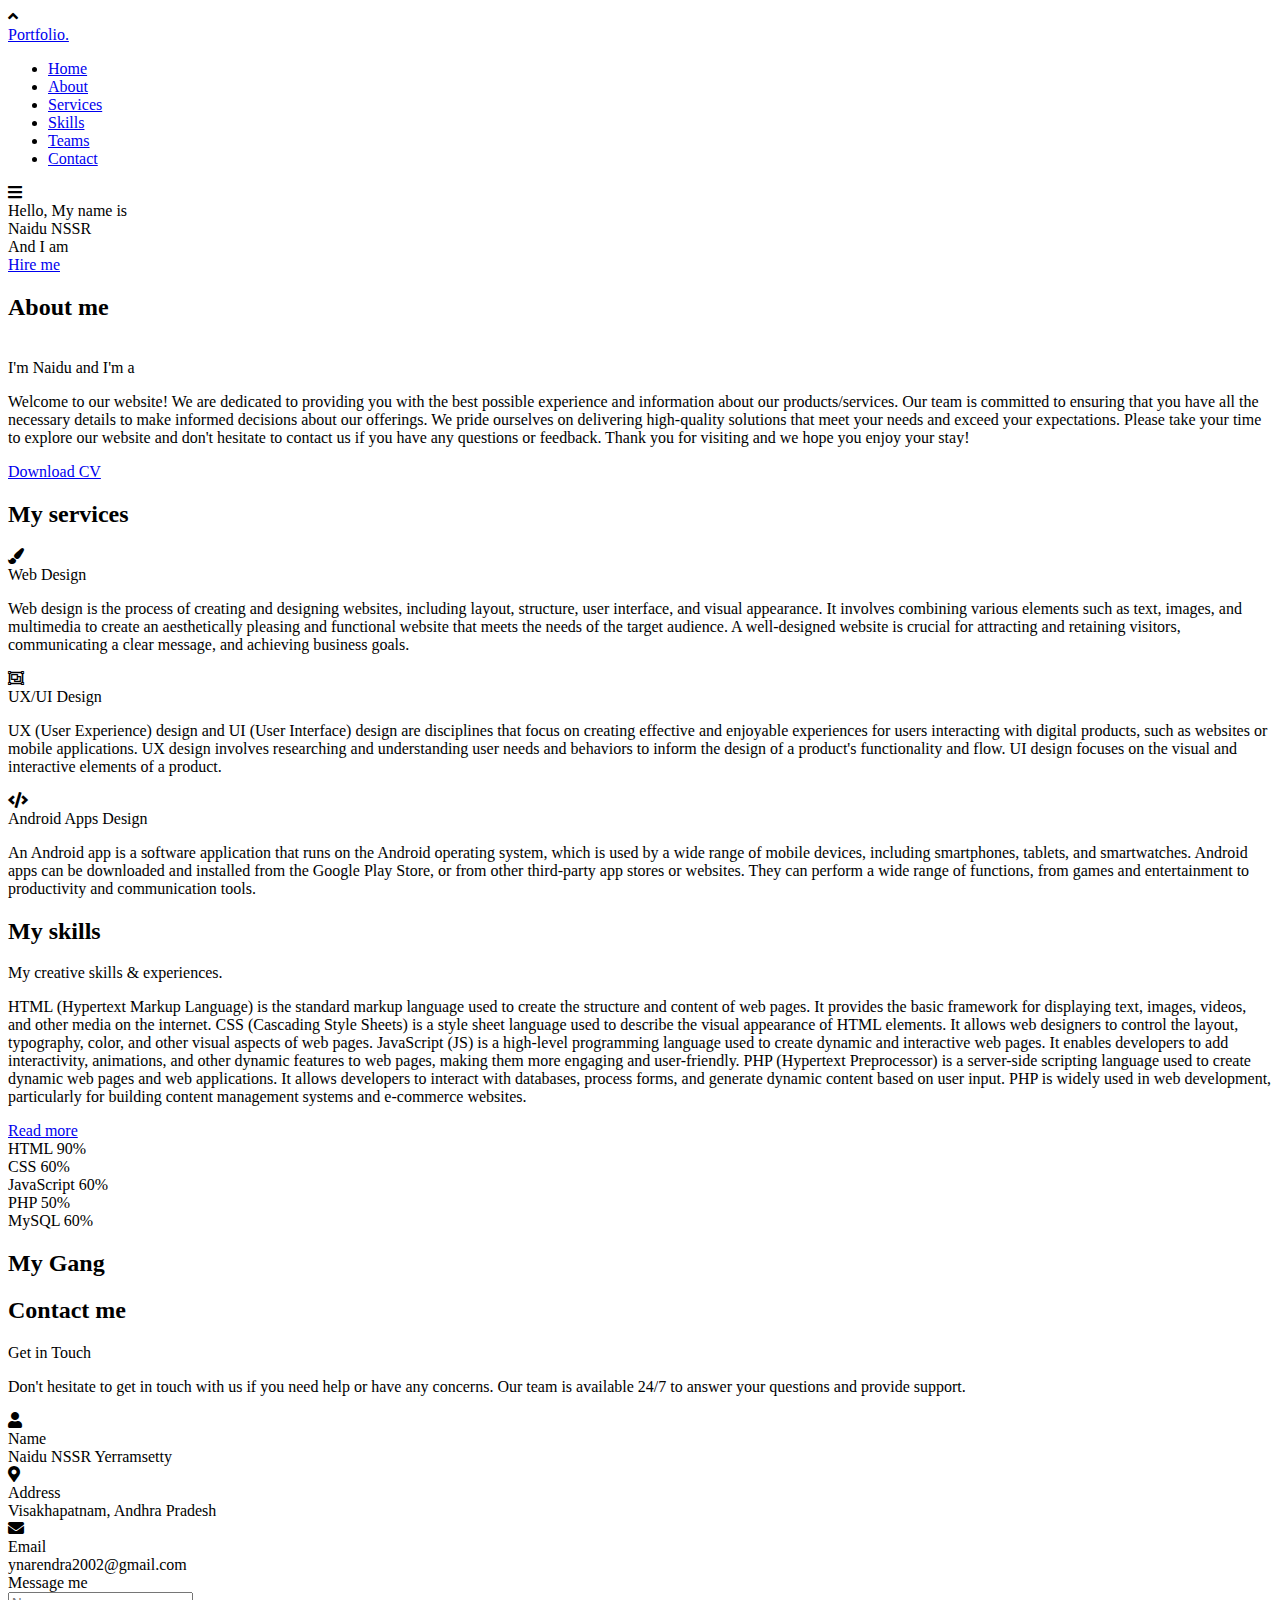
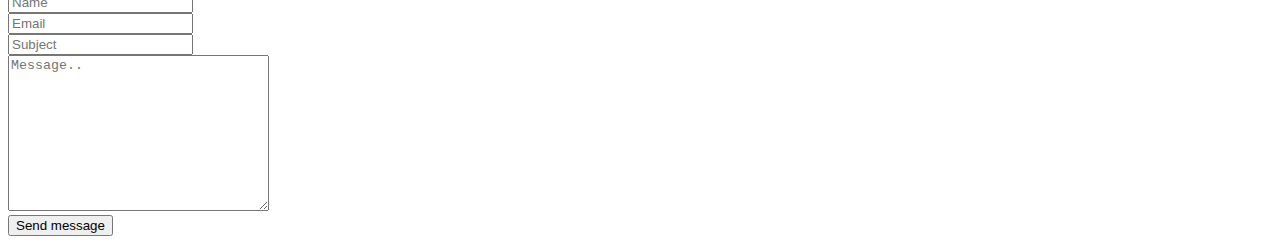
==== index.html @ b6e1eb0f "Update index.html" ====
<!DOCTYPE html>
<!-- Created By CodingNepal -->
<html lang="en">
<head>
    <meta charset="UTF-8">
    <meta name="viewport" content="width=device-width, initial-scale=1.0">
    <link href="images/logo.png" rel="icon">
    <title>N S Portfolio</title>
    <link rel="stylesheet" href="style.css">
    <link rel="stylesheet" href="https://cdnjs.cloudflare.com/ajax/libs/font-awesome/5.15.3/css/all.min.css"/>
    <script src="https://code.jquery.com/jquery-3.5.1.min.js"></script>
    <script src="https://cdnjs.cloudflare.com/ajax/libs/typed.js/2.0.11/typed.min.js"></script>
    <script src="https://cdnjs.cloudflare.com/ajax/libs/waypoints/4.0.1/jquery.waypoints.min.js"></script>
    <script src="https://cdnjs.cloudflare.com/ajax/libs/OwlCarousel2/2.3.4/owl.carousel.min.js"></script>
    <link rel="stylesheet" href="https://cdnjs.cloudflare.com/ajax/libs/OwlCarousel2/2.3.4/assets/owl.carousel.min.css"/>

</head>
<body>
    <div class="scroll-up-btn">
        <i class="fas fa-angle-up"></i>
    </div>
    <nav class="navbar">
        <div class="max-width">
            <div class="logo"><a href="#">Portfo<span>lio.</span></a></div>
            <ul class="menu">
                <li><a href="#home" class="menu-btn">Home</a></li>
                <li><a href="#about" class="menu-btn">About</a></li>
                <li><a href="#services" class="menu-btn">Services</a></li>
                <li><a href="#skills" class="menu-btn">Skills</a></li>
                <li><a href="#teams" class="menu-btn">Teams</a></li>
                <li><a href="#contact" class="menu-btn">Contact</a></li>
            </ul>
            <div class="menu-btn">
                <i class="fas fa-bars"></i>
            </div>
        </div>
    </nav>

    <!-- home section start -->
    <section class="home" id="home">
        <div class="max-width">
            <div class="home-content">
                
                  <div class="text-1">Hello, My name is</div>
                <div class="text-2">Naidu NSSR</div>
                <div class="text-3">And I am <span class="typing"></span></div>
                <a href="#">Hire me</a>
            </div>
            </div>
            
            
    </section>

    <!-- about section start -->
    <section class="about" id="about">
        <div class="max-width">
            <h2 class="title">About me</h2>
            <div class="about-content">
                <div class="column left">
                    <img src="images/1.jpg" alt="">
                </div>
                <div class="column right">
                    <div class="text">I'm Naidu and I'm a <span class="typing-2"></span></div>
                    <p>Welcome to our website! We are dedicated to providing you with the best possible experience and information about our products/services. Our team is committed to ensuring that you have all the necessary details to make informed decisions about our offerings. We pride ourselves on delivering high-quality solutions that meet your needs and exceed your expectations. Please take your time to explore our website and don't hesitate to contact us if you have any questions or feedback. Thank you for visiting and we hope you enjoy your stay!</p>
                    <a href="#">Download CV</a>
                </div>
            </div>
        </div>
    </section>

    <!-- services section start -->
    <section class="services" id="services">
        <div class="max-width">
            <h2 class="title">My services</h2>
            <div class="serv-content">
                <div class="card">
                    <div class="box">
                        <i class="fas fa-paint-brush"></i>
                        <div class="text">Web Design</div>
                        <p>Web design is the process of creating and designing websites, including layout, structure, user interface, and visual appearance. It involves combining various elements such as text, images, and multimedia to create an aesthetically pleasing and functional website that meets the needs of the target audience. A well-designed website is crucial for attracting and retaining visitors, communicating a clear message, and achieving business goals.</p>
                    </div>
                </div>
                <div class="card">
                    <div class="box">
                        <i class="far fa-object-group"></i>
                        <div class="text">UX/UI Design</div>
                        <p>UX (User Experience) design and UI (User Interface) design are disciplines that focus on creating effective and enjoyable experiences for users interacting with digital products, such as websites or mobile applications. UX design involves researching and understanding user needs and behaviors to inform the design of a product's functionality and flow. UI design focuses on the visual and interactive elements of a product.</p>
                    </div>
                </div>
                <div class="card">
                    <div class="box">
                        <i class="fas fa-code"></i>
                        <div class="text">Android Apps Design</div>
                        <p>An Android app is a software application that runs on the Android operating system, which is used by a wide range of mobile devices, including smartphones, tablets, and smartwatches. Android apps can be downloaded and installed from the Google Play Store, or from other third-party app stores or websites. They can perform a wide range of functions, from games and entertainment to productivity and communication tools.</p>
                    </div>
                </div>
               </div>
            </div>
        </div>
    </section>

    <!-- skills section start -->
    <section class="skills" id="skills">
        <div class="max-width">
            <h2 class="title">My skills</h2>
            <div class="skills-content">
                <div class="column left">
                    <div class="text">My creative skills & experiences.</div>
                    <p>HTML (Hypertext Markup Language) is the standard markup language used to create the structure and content of web pages. It provides the basic framework for displaying text, images, videos, and other media on the internet.

                        CSS (Cascading Style Sheets) is a style sheet language used to describe the visual appearance of HTML elements. It allows web designers to control the layout, typography, color, and other visual aspects of web pages.
                        
                        JavaScript (JS) is a high-level programming language used to create dynamic and interactive web pages. It enables developers to add interactivity, animations, and other dynamic features to web pages, making them more engaging and user-friendly.
                        
                        PHP (Hypertext Preprocessor) is a server-side scripting language used to create dynamic web pages and web applications. It allows developers to interact with databases, process forms, and generate dynamic content based on user input. PHP is widely used in web development, particularly for building content management systems and e-commerce websites.</p>
                    <a href="#">Read more</a>
                </div>
                <div class="column right">
                    <div class="bars">
                        <div class="info">
                            <span>HTML</span>
                            <span>90%</span>
                        </div>
                        <div class="line html"></div>
                    </div>
                    <div class="bars">
                        <div class="info">
                            <span>CSS</span>
                            <span>60%</span>
                        </div>
                        <div class="line css"></div>
                    </div>
                    <div class="bars">
                        <div class="info">
                            <span>JavaScript</span>
                            <span>60%</span>
                        </div>
                        <div class="line js"></div>
                    </div>
                    <div class="bars">
                        <div class="info">
                            <span>PHP</span>
                            <span>50%</span>
                        </div>
                        <div class="line php"></div>
                    </div>
                    <div class="bars">
                        <div class="info">
                            <span>MySQL</span>
                            <span>60%</span>
                        </div>
                        <div class="line mysql"></div>
                    </div>
                </div>
            </div>
        </div>
    </section>

    <!-- teams section start -->
    <section class="teams" id="teams">
        <div class="max-width">
            <h2 class="title">My Gang</h2>
            <div class="carousel owl-carousel">
                <div class="card">
                    <div class="box">
                        <img src="images/naidu.jpg" alt="this img is not working">
                        <div class="text">Naidu NSSR </div>
                        <p>Expert in Web. & Android Development</p>
                    </div>
                </div>
                <div class="card">
                    <div class="box">
                        <img src="images/bhanu.jpg" alt="this img is not working">
                        <div class="text">Bhanu Prasad</div>
                        <p>Expert in Backend Development</p>
                    </div>
                </div>
                <div class="card">
                    <div class="box">
                        <img src="images/prudhiv.jpg" alt="">
                        <div class="text">Prudhiv Raaj</div>
                        <p>Content Developer</p>
                    </div>
                </div>
                <div class="card">
                    <div class="box">
                        <img src="images/sarayu.jpg" alt="">
                        <div class="text">Sarayu</div>
                        <p>Expert in Machine Learning & Artificial Intelligence</p>
                    </div>
                </div>
                <div class="card">
                    <div class="box">
                        <img src="images/yash.jpg" alt="">
                        <div class="text">Yashwanth Kumar </div>
                        <p>UX & UI Designer</p>
                    </div>
                </div>
                <div class="card">
                    <div class="box">
                        <img src="images/supraja.jpg" alt="">
                        <div class="text">Supraja Rani</div>
                        <p>Expert in Frontend Development</p>
                    </div>
                </div>
            </div>
        </div>
    </section>

    <!-- contact section start -->
    <section class="contact" id="contact">
        <div class="max-width">
            <h2 class="title">Contact me</h2>
            <div class="contact-content">
                <div class="column left">
                    <div class="text">Get in Touch</div>
                    <p>Don't hesitate to get in touch with us if you need help or have any concerns.
                        Our team is available 24/7 to answer your questions and provide support.</p>
                    <div class="icons">
                        <div class="row">
                            <i class="fas fa-user"></i>
                            <div class="info">
                                <div class="head">Name</div>
                                <div class="sub-title">Naidu NSSR Yerramsetty</div>
                            </div>
                        </div>
                        <div class="row">
                            <i class="fas fa-map-marker-alt"></i>
                            <div class="info">
                                <div class="head">Address</div>
                                <div class="sub-title">Visakhapatnam, Andhra Pradesh</div>
                            </div>
                        </div>
                        <div class="row">
                            <i class="fas fa-envelope"></i>
                            <div class="info">
                                <div class="head">Email</div>
                                <div class="sub-title">ynarendra2002@gmail.com</div>
                            </div>
                        </div>
                    </div>
                </div>
                <div class="column right">
                    <div class="text">Message me</div>
                    <form onsubmit="sendEmail(); reset(); return false;">
                        <div class="fields">
                            <div class="field name">
                                <input type="text" placeholder="Name" required>
                            </div>
                            <div class="field email">
                                <input type="email" placeholder="Email" id="email" required>
                            </div>
                        </div>
                        <div class="field">
                            <input type="text" placeholder="Subject" required>
                        </div>
                        <div class="field textarea">
                            <textarea cols="30" rows="10" placeholder="Message.." required></textarea>
                        </div>
                        <div class="button-area">
                            <button type="submit">Send message</button>
                        </div>
                    </form>
                </div>
            </div>
        </div>
    </section>

    <!-- footer section start -->
    <!--<footer>
        <span>Created By <a href="https://www.codingnepalweb.com">CodingNepal</a> | <span class="far fa-copyright"></span> 2020 All rights reserved.</span>
    </footer>-->

    <script src="script.js"></script>
    <!--<script src="https://smtpjs.com/v3/smtp.js"></script>
    <!--<script>
        function sendEmail(){
            Email.send({
    Host : "smtp.elasticemail.com",
    Username : "ynarendra2002@gmail.com",
    Password : "255873D449FA2521FE4338099C9824F295C7",
    /*Password : "255873D449FA2521FE4338099C9824F295C7",*/
    To : 'ynarendrasai131@gmail.com',
    From : document.getElementById("email").value,
    Subject : "This is the subject",
    Body : "And this is the body"
    }).then(
    message => alert("message")
        );
        }
    </script>-->
</body>
</html>
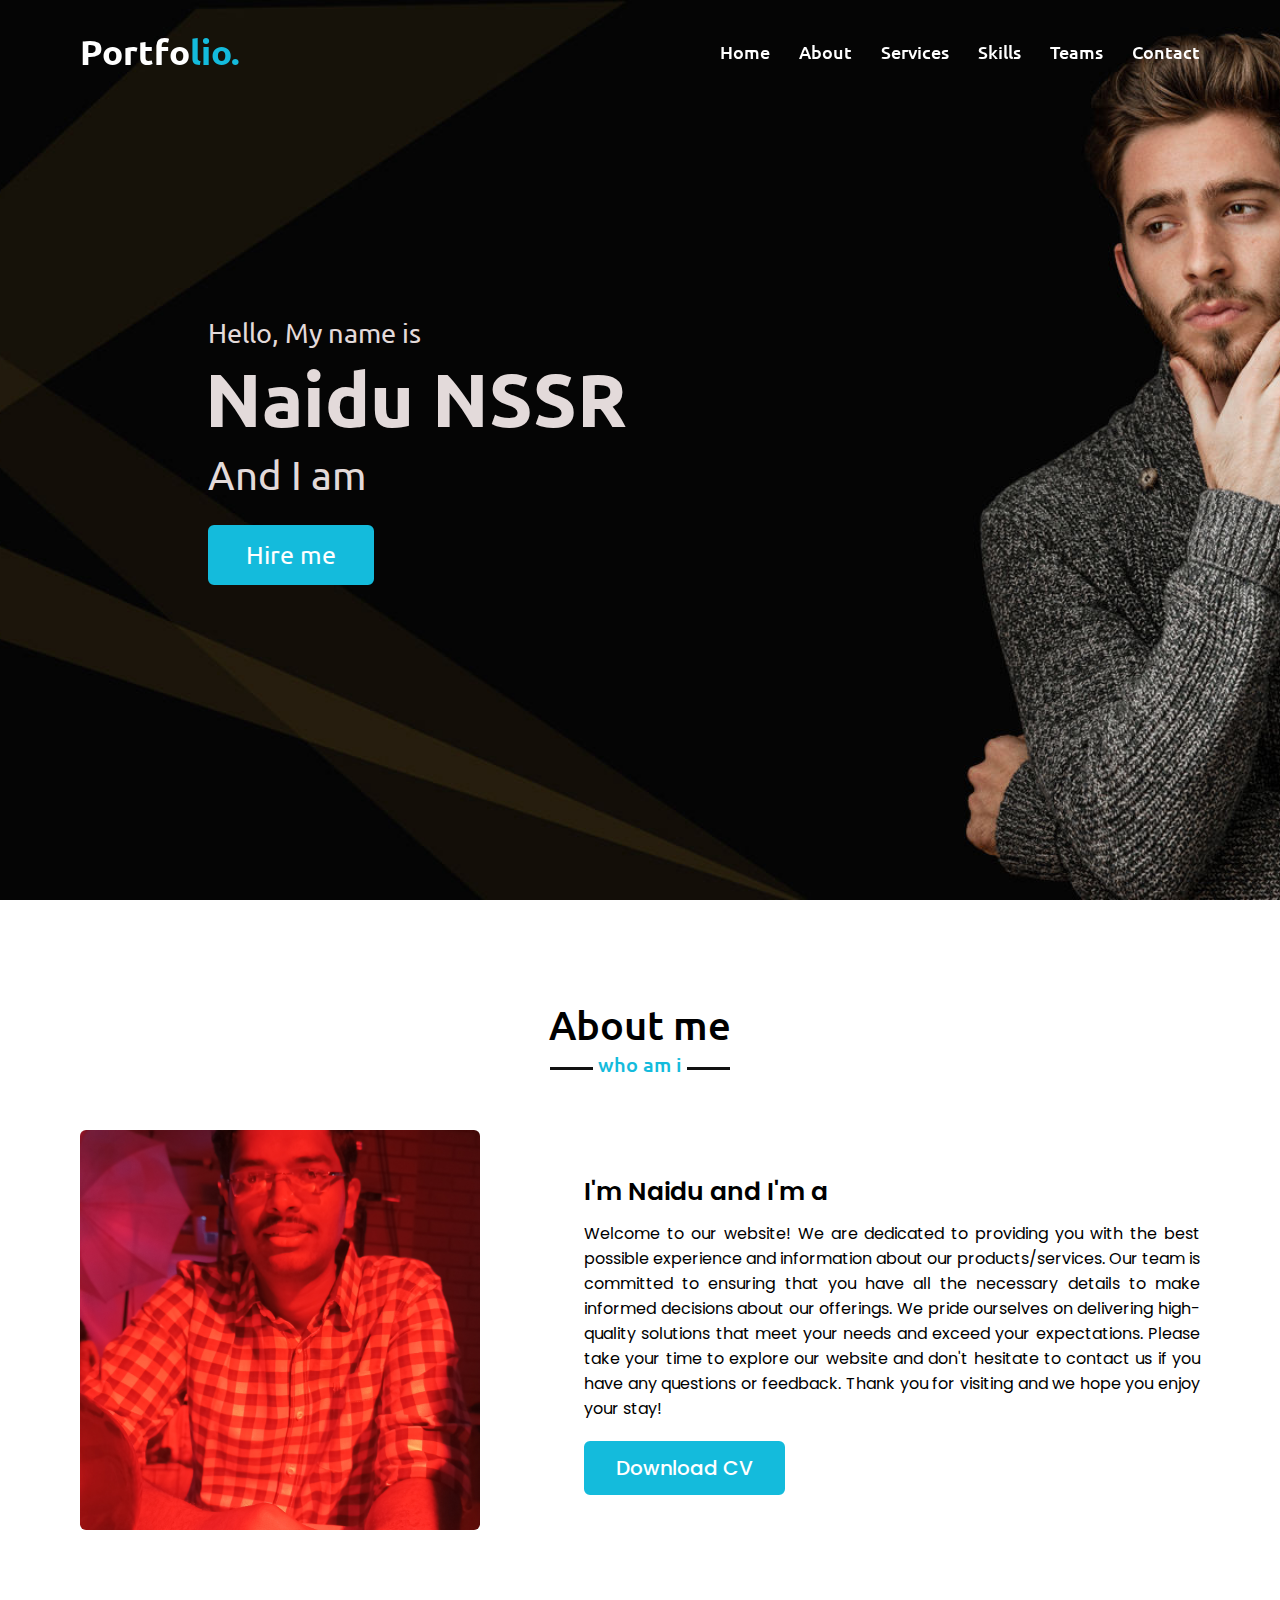
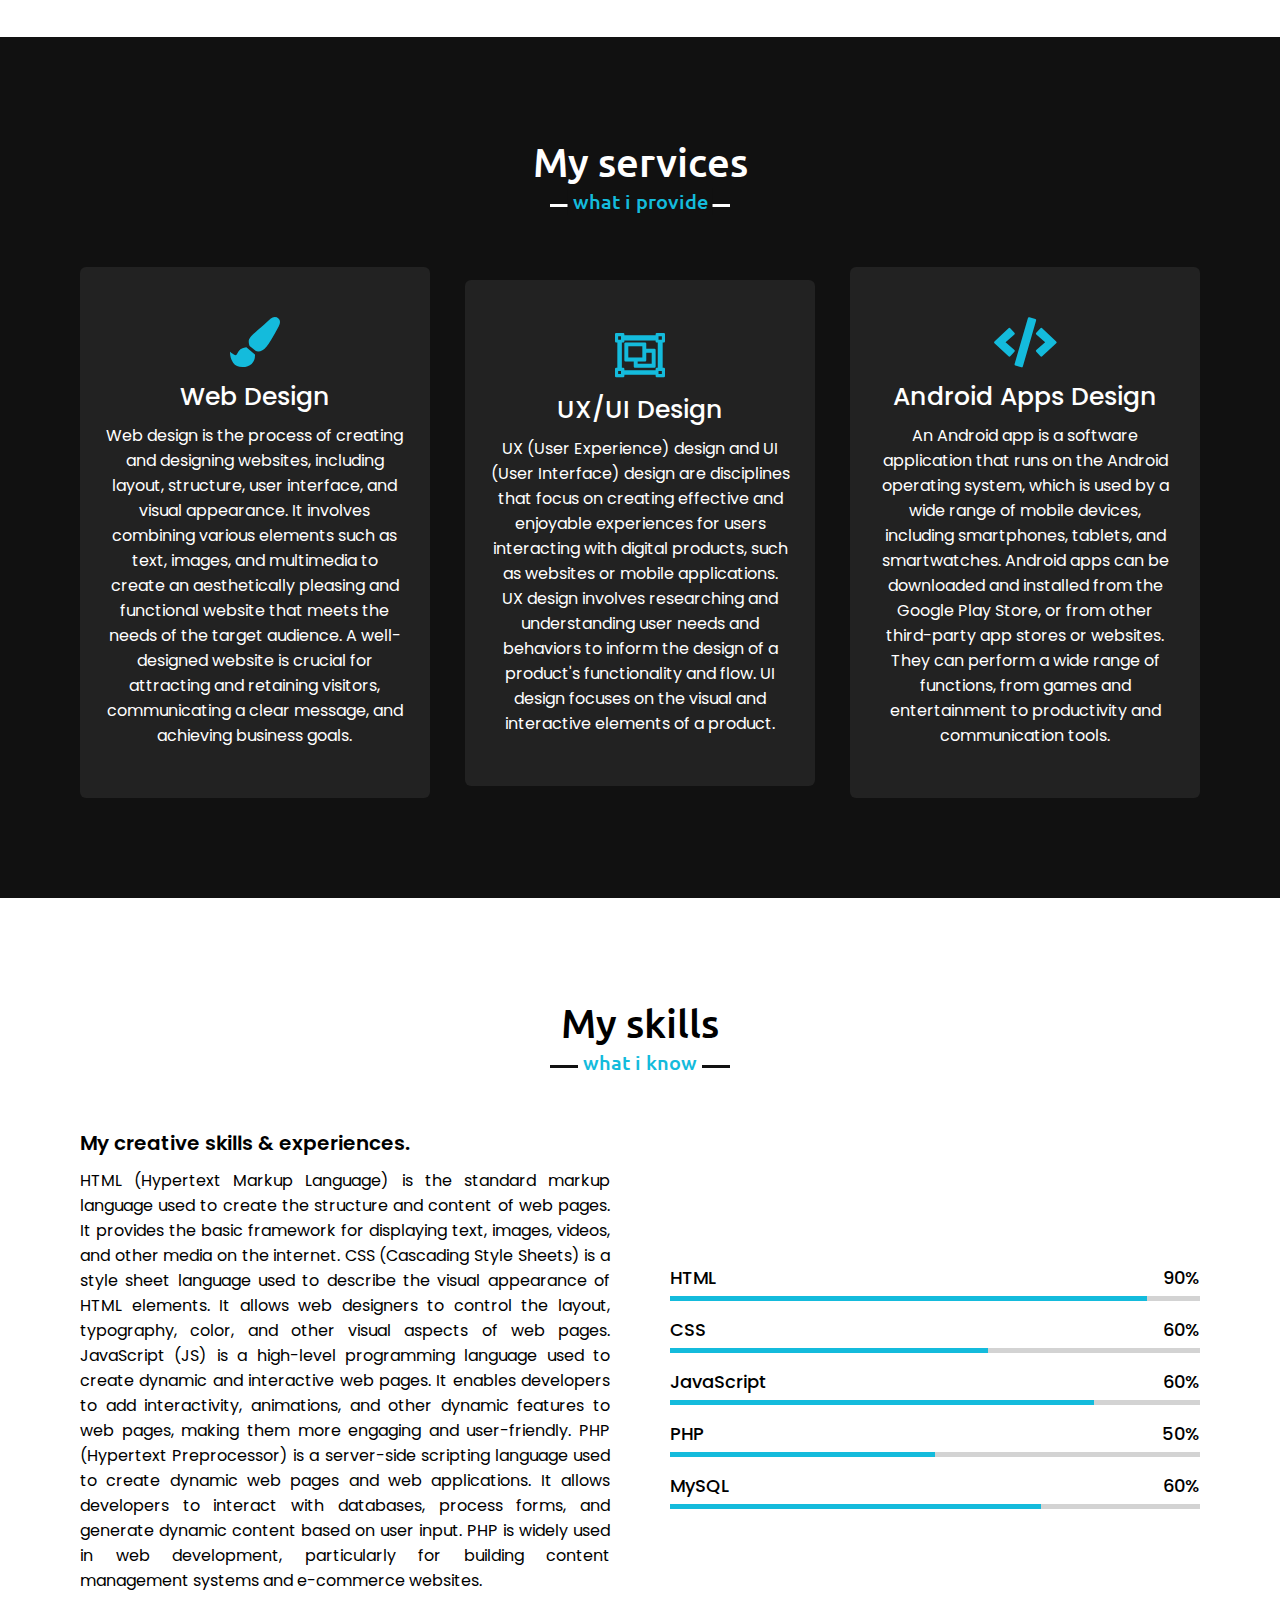
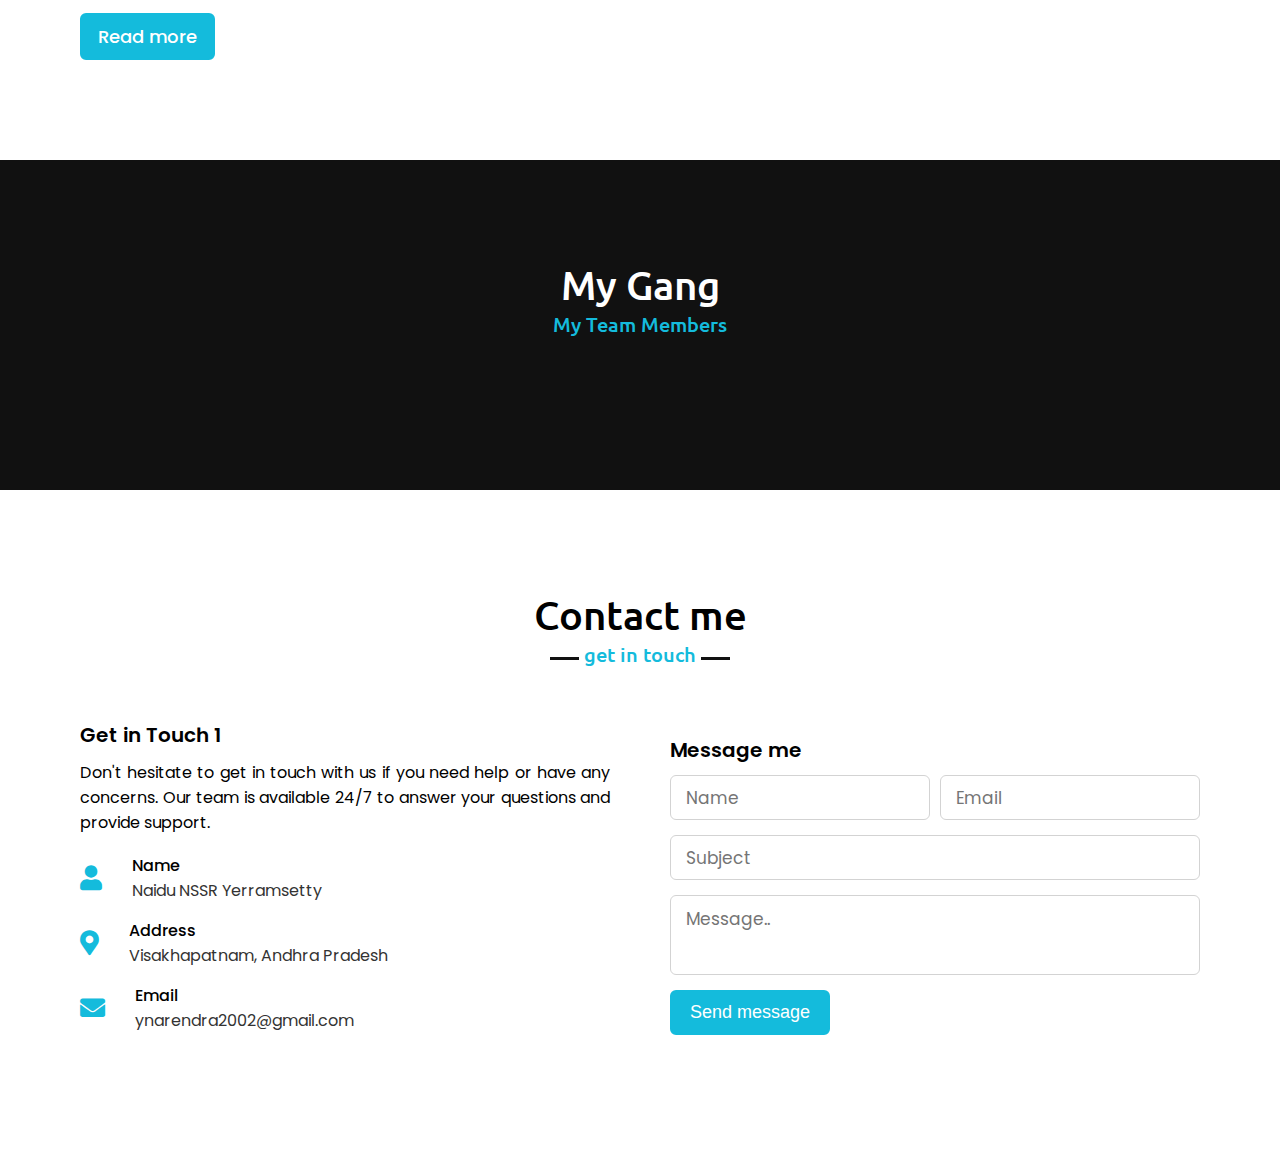
==== commit 352edfe6: "Check if site deploys quickly" ====
--- a/index.html
+++ b/index.html
@@ -163,7 +163,7 @@
             <div class="carousel owl-carousel">
                 <div class="card">
                     <div class="box">
-                        <img src="images/naidu.jpg" alt="this img is not working">
+                        <img src="images/naidu.JPG" alt="this img is not working">
                         <div class="text">Naidu NSSR </div>
                         <p>Expert in Web. & Android Development</p>
                     </div>
@@ -213,7 +213,7 @@
             <h2 class="title">Contact me</h2>
             <div class="contact-content">
                 <div class="column left">
-                    <div class="text">Get in Touch</div>
+                    <div class="text">Get in Touch 1</div>
                     <p>Don't hesitate to get in touch with us if you need help or have any concerns.
                         Our team is available 24/7 to answer your questions and provide support.</p>
                     <div class="icons">
--- a/style.css
+++ b/style.css
@@ -0,0 +1,706 @@
+/*  import google fonts */
+@import url('https://fonts.googleapis.com/css2?family=Poppins:wght@400;500;600;700&family=Ubuntu:wght@400;500;700&display=swap');
+
+*{
+    margin: 0;
+    padding: 0;
+    box-sizing: border-box;
+    text-decoration: none;
+}
+html{
+    scroll-behavior: smooth;
+}
+
+/* custom scroll bar */
+::-webkit-scrollbar {
+    width: 10px;
+}
+::-webkit-scrollbar-track {
+    background: #f1f1f1;
+}
+::-webkit-scrollbar-thumb {
+    background: #888;
+}
+
+::-webkit-scrollbar-thumb:hover {
+    background: #555;
+}
+
+/* all similar content styling codes */
+section{
+    padding: 100px 0;
+}
+.max-width{
+    max-width: 1300px;
+    padding: 0 80px;
+    margin: auto;
+}
+.about, .services, .skills, .teams, .contact, footer{
+    font-family: 'Poppins', sans-serif;
+}
+.about .about-content,
+.services .serv-content,
+.skills .skills-content,
+.contact .contact-content{
+    display: flex;
+    flex-wrap: wrap;
+    align-items: center;
+    justify-content: space-between;
+}
+section .title{
+    position: relative;
+    text-align: center;
+    font-size: 40px;
+    font-weight: 500;
+    margin-bottom: 60px;
+    padding-bottom: 20px;
+    font-family: 'Ubuntu', sans-serif;
+}
+section .title::before{
+    content: "";
+    position: absolute;
+    bottom: 0px;
+    left: 50%;
+    width: 180px;
+    height: 3px;
+    background: #111;
+    transform: translateX(-50%);
+}
+section .title::after{
+    position: absolute;
+    bottom: -8px;
+    left: 50%;
+    font-size: 20px;
+    color: rgb(20, 187, 220);
+    padding: 0 5px;
+    background: #fff;
+    transform: translateX(-50%);
+}
+
+/* navbar styling */
+.navbar{
+    position: fixed;
+    width: 100%;
+    z-index: 999;
+    padding: 30px 0;
+    font-family: 'Ubuntu', sans-serif;
+    transition: all 0.3s ease;
+}
+.navbar.sticky{
+    padding: 15px 0;
+    background:  rgb(20, 187, 220);
+}
+.navbar .max-width{
+    display: flex;
+    align-items: center;
+    justify-content: space-between;
+}
+.navbar .logo a{
+    color: #fff;
+    font-size: 35px;
+    font-weight: 600;
+}
+.navbar .logo a span{
+    color:  rgb(20, 187, 220);
+    transition: all 0.3s ease;
+}
+.navbar.sticky .logo a span{
+    color: #fff;
+}
+.navbar .menu li{
+    list-style: none;
+    display: inline-block;
+}
+.navbar .menu li a{
+    display: block;
+    color: #fff;
+    font-size: 18px;
+    font-weight: 500;
+    margin-left: 25px;
+    transition: color 0.3s ease;
+}
+.navbar .menu li a:hover{
+    color:  rgb(20, 187, 220);
+}
+.navbar.sticky .menu li a:hover{
+    color: #fff;
+}
+
+/* menu btn styling */
+.menu-btn{
+    color: #fff;
+    font-size: 23px;
+    cursor: pointer;
+    display: none;
+}
+.scroll-up-btn{
+    position: fixed;
+    height: 45px;
+    width: 42px;
+    background:  rgb(20, 187, 220);
+    right: 30px;
+    bottom: 10px;
+    text-align: center;
+    line-height: 45px;
+    color: #fff;
+    z-index: 9999;
+    font-size: 30px;
+    border-radius: 6px;
+    border-bottom-width: 2px;
+    cursor: pointer;
+    opacity: 0;
+    pointer-events: none;
+    transition: all 0.3s ease;
+}
+.scroll-up-btn.show{
+    bottom: 30px;
+    opacity: 1;
+    pointer-events: auto;
+}
+.scroll-up-btn:hover{
+    filter: brightness(90%);
+}
+
+
+/* home section styling */
+/*.img{
+    display: flex;
+        margin-left: 800px;
+        margin-right: 0;
+        height: 500px;
+        margin-bottom: 100px;
+        
+        
+}
+.float-container {
+    border: 3px solid #fff;
+    padding: 20px;
+}
+
+.float-child.left.text-1.text-2.text-3 {
+    width: 50%;
+    float: left;
+    padding: 20px;
+    border: 2px solid red;
+}  
+.float-child.right.img {
+    width: 50%;
+    float: left;
+    padding: 20px;
+    border: 2px solid red;
+}  */
+.home{
+    display:flex;
+    background: url("images/banner.jpg") no-repeat center;
+     height: 100vh;
+    color: #e3dada;
+    min-height: 300px;
+    background-size: cover;
+    background-attachment: fixed;
+    font-family: 'Ubuntu', sans-serif;
+}
+.home .max-width{
+  width: 80%;
+  display: flex;
+}
+.home .max-width .row{
+  margin-right: 10;
+}
+.home .home-content .text-1{
+    font-size: 27px;
+}
+.home .home-content .text-2{
+    font-size: 75px;
+    font-weight: 600;
+    margin-left: -3px;
+}
+.home .home-content .text-3{
+    font-size: 40px;
+    margin: 5px 0;
+}
+.home .home-content .text-3 span{
+    color:  rgb(20, 187, 220);
+    font-weight: 500;
+}
+.home .home-content a{
+    display: inline-block;
+    background:  rgb(20, 187, 220);
+    color: #fff;
+    font-size: 25px;
+    padding: 12px 36px;
+    margin-top: 20px;
+    font-weight: 400;
+    border-radius: 6px;
+    border: 2px solid  rgb(20, 187, 220);
+    transition: all 0.3s ease;
+}
+.home .home-content a:hover{
+    color:  rgb(20, 187, 220);
+    background: none;
+}
+
+/* about section styling */
+.about .title::after{
+    content: "who am i";
+}
+.about .about-content .left{
+    width: 45%;
+}
+.about .about-content .left img{
+    height: 400px;
+    width: 400px;
+    object-fit: cover;
+    border-radius: 6px;
+}
+.about .about-content .right{
+    width: 55%;
+}
+.about .about-content .right .text{
+    font-size: 25px;
+    font-weight: 600;
+    margin-bottom: 10px;
+}
+.about .about-content .right .text span{
+    color:  rgb(20, 187, 220);
+}
+.about .about-content .right p{
+    text-align: justify;
+}
+.about .about-content .right a{
+    display: inline-block;
+    background:  rgb(20, 187, 220);
+    color: #fff;
+    font-size: 20px;
+    font-weight: 500;
+    padding: 10px 30px;
+    margin-top: 20px;
+    border-radius: 6px;
+    border: 2px solid  rgb(20, 187, 220);
+    transition: all 0.3s ease;
+}
+.about .about-content .right a:hover{
+    color: rgb(20, 187, 220);
+    background: none;
+}
+
+/* services section styling */
+.services, .teams{
+    color:#fff;
+    background: #111;
+}
+.services .title::before,
+.teams .title::before{
+    background: #fff;
+}
+.services .title::after,
+.teams .title::after{
+    background: #111;
+    content: "what i provide";
+}
+.services .serv-content .card{
+    width: calc(33% - 20px);
+    background: #222;
+    text-align: center;
+    border-radius: 6px;
+    padding: 50px 25px;
+    cursor: pointer;
+    transition: all 0.3s ease;
+}
+.services .serv-content .card:hover{
+    background:  rgb(20, 187, 220);
+}
+.services .serv-content .card .box{
+    transition: all 0.3s ease;
+}
+.services .serv-content .card:hover .box{
+    transform: scale(1.05);
+}
+.services .serv-content .card i{
+    font-size: 50px;
+    color:  rgb(20, 187, 220);
+    transition: color 0.3s ease;
+}
+.services .serv-content .card:hover i{
+    color: #fff;
+}
+.services .serv-content .card .text{
+    font-size: 25px;
+    font-weight: 500;
+    margin: 10px 0 7px 0;
+}
+
+/* skills section styling */
+
+.skills .title::after{
+    content: "what i know";
+}
+.skills .skills-content .column{
+    width: calc(50% - 30px);
+}
+.skills .skills-content .left .text{
+    font-size: 20px;
+    font-weight: 600;
+    margin-bottom: 10px;
+}
+.skills .skills-content .left p{
+    text-align: justify;
+}
+.skills .skills-content .left a{
+    display: inline-block;
+    background:  rgb(20, 187, 220);
+    color: #fff;
+    font-size: 18px;
+    font-weight: 500;
+    padding: 8px 16px;
+    margin-top: 20px;
+    border-radius: 6px;
+    border: 2px solid  rgb(20, 187, 220);
+    transition: all 0.3s ease;
+}
+.skills .skills-content .left a:hover{
+    color:  rgb(20, 187, 220);
+    background: none;
+}
+.skills .skills-content .right .bars{
+    margin-bottom: 15px;
+}
+.skills .skills-content .right .info{
+    display: flex;
+    margin-bottom: 5px;
+    align-items: center;
+    justify-content: space-between;
+}
+.skills .skills-content .right span{
+    font-weight: 500;
+    font-size: 18px;
+}
+.skills .skills-content .right .line{
+    height: 5px;
+    width: 100%;
+    background: lightgrey;
+    position: relative;
+}
+.skills .skills-content .right .line::before{
+    content: "";
+    position: absolute;
+    height: 100%;
+    left: 0;
+    top: 0;
+    background:  rgb(20, 187, 220);
+}
+.skills-content .right .html::before{
+    width: 90%;
+}
+.skills-content .right .css::before{
+    width: 60%;
+}
+.skills-content .right .js::before{
+    width: 80%;
+}
+.skills-content .right .php::before{
+    width: 50%;
+}
+.skills-content .right .mysql::before{
+    width: 70%;
+}
+
+/* teams section styling */
+.teams .title::after{
+    content: "My Team Members";
+}
+.teams .carousel .card{
+    background: #222;
+    border-radius: 6px;
+    padding: 25px 35px;
+    text-align: center;
+    overflow: hidden;
+    transition: all 0.3s ease;
+}
+.teams .carousel .card:hover{
+    background:  rgb(20, 187, 220);
+}
+.teams .carousel .card .box{
+    display: flex;
+    flex-direction: column;
+    align-items: center;
+    justify-content: center;
+    transition: all 0.3s ease;
+}
+.teams .carousel .card:hover .box{
+    transform: scale(1.05);
+}
+.teams .carousel .card .text{
+    font-size: 25px;
+    font-weight: 500;
+    margin: 10px 0 7px 0;
+}
+.teams .carousel .card img{
+    height: 150px;
+    width: 150px;
+    object-fit: cover;
+    border-radius: 50%;
+    border: 5px solid  rgb(20, 187, 220);
+    transition: all 0.3s ease;
+}
+.teams .carousel .card:hover img{
+    border-color: #fff;
+}
+.owl-dots{
+    text-align: center;
+    margin-top: 20px;
+}
+.owl-dot{
+    height: 13px;
+    width: 13px;
+    margin: 0 5px;
+    outline: none!important;
+    border-radius: 50%;
+    border: 2px solid  rgb(20, 187, 220)!important;
+    transition: all 0.3s ease;
+}
+.owl-dot.active{
+    width: 35px;
+    border-radius: 14px;
+}
+.owl-dot.active,
+.owl-dot:hover{
+    background:  rgb(20, 187, 220)!important;
+}
+
+/* contact section styling */
+.contact .title::after{
+    content: "get in touch";
+}
+.contact .contact-content .column{
+    width: calc(50% - 30px);
+}
+.contact .contact-content .text{
+    font-size: 20px;
+    font-weight: 600;
+    margin-bottom: 10px;
+}
+.contact .contact-content .left p{
+    text-align: justify;
+}
+.contact .contact-content .left .icons{
+    margin: 10px 0;
+}
+.contact .contact-content .row{
+    display: flex;
+    height: 65px;
+    align-items: center;
+}
+.contact .contact-content .row .info{
+    margin-left: 30px;
+}
+.contact .contact-content .row i{
+    font-size: 25px;
+    color:  rgb(20, 187, 220);
+}
+.contact .contact-content .info .head{
+    font-weight: 500;
+}
+.contact .contact-content .info .sub-title{
+    color: #333;
+}
+.contact .right form .fields{
+    display: flex;
+}
+.contact .right form .field,
+.contact .right form .fields .field{
+    height: 45px;
+    width: 100%;
+    margin-bottom: 15px;
+}
+.contact .right form .textarea{
+    height: 80px;
+    width: 100%;
+}
+.contact .right form .name{
+    margin-right: 10px;
+}
+.contact .right form .field input,
+.contact .right form .textarea textarea{
+    height: 100%;
+    width: 100%;
+    border: 1px solid lightgrey;
+    border-radius: 6px;
+    outline: none;
+    padding: 0 15px;
+    font-size: 17px;
+    font-family: 'Poppins', sans-serif;
+    transition: all 0.3s ease;
+}
+.contact .right form .field input:focus,
+.contact .right form .textarea textarea:focus{
+    border-color: #b3b3b3;
+}
+.contact .right form .textarea textarea{
+  padding-top: 10px;
+  resize: none;
+}
+.contact .right form .button-area{
+  display: flex;
+  align-items: center;
+}
+.right form .button-area button{
+  color: #fff;
+  display: block;
+  width: 160px!important;
+  height: 45px;
+  outline: none;
+  font-size: 18px;
+  font-weight: 500;
+  border-radius: 6px;
+  cursor: pointer;
+  flex-wrap: nowrap;
+  background:  rgb(20, 187, 220);
+  border: 2px solid  rgb(20, 187, 220);
+  transition: all 0.3s ease;
+}
+.right form .button-area button:hover{
+  color:  rgb(20, 187, 220);
+  background: none;
+}
+/* footer section styling */
+footer{
+    background: #111;
+    padding: 15px 23px;
+    color: #fff;
+    text-align: center;
+}
+footer span a{
+    color:  rgb(20, 187, 220);
+    text-decoration: none;
+}
+footer span a:hover{
+    text-decoration: underline;
+}
+
+
+/* responsive media query start */
+@media (max-width: 1104px) {
+    .about .about-content .left img{
+        height: 350px;
+        width: 350px;
+    }
+}
+
+@media (max-width: 991px) {
+    .max-width{
+        padding: 0 50px;
+    }
+}
+@media (max-width: 947px){
+    .menu-btn{
+        display: block;
+        z-index: 999;
+    }
+    .menu-btn i.active:before{
+        content: "\f00d";
+    }
+    .navbar .menu{
+        position: fixed;
+        height: 100vh;
+        width: 100%;
+        left: -100%;
+        top: 0;
+        background: #111;
+        text-align: center;
+        padding-top: 80px;
+        transition: all 0.3s ease;
+    }
+    .navbar .menu.active{
+        left: 0;
+    }
+    .navbar .menu li{
+        display: block;
+    }
+    .navbar .menu li a{
+        display: inline-block;
+        margin: 20px 0;
+        font-size: 25px;
+    }
+    .home .home-content .text-2{
+        font-size: 70px;
+    }
+    .home .home-content .text-3{
+        font-size: 35px;
+    }
+    .home .home-content a{
+        font-size: 23px;
+        padding: 10px 30px;
+    }
+    .max-width{
+        max-width: 930px;
+    }
+    .about .about-content .column{
+        width: 100%;
+    }
+    .about .about-content .left{
+        display: flex;
+        justify-content: center;
+        margin: 0 auto 60px;
+    }
+    .about .about-content .right{
+        flex: 100%;
+    }
+    .services .serv-content .card{
+        width: calc(50% - 10px);
+        margin-bottom: 20px;
+    }
+    .skills .skills-content .column,
+    .contact .contact-content .column{
+        width: 100%;
+        margin-bottom: 35px;
+    }
+}
+
+@media (max-width: 690px) {
+    .max-width{
+        padding: 0 23px;
+    }
+    .home .home-content .text-2{
+        font-size: 60px;
+    }
+    .home .home-content .text-3{
+        font-size: 32px;
+    }
+    .home .home-content a{
+        font-size: 20px;
+    }
+    .services .serv-content .card{
+        width: 100%;
+    }
+}
+
+@media (max-width: 500px) {
+    .home .home-content .text-2{
+        font-size: 50px;
+    }
+    .home .home-content .text-3{
+        font-size: 27px;
+    }
+    .about .about-content .right .text,
+    .skills .skills-content .left .text{
+        font-size: 19px;
+    }
+    .contact .right form .fields{
+        flex-direction: column;
+    }
+    .contact .right form .name,
+    .contact .right form .email{
+        margin: 0;
+    }
+    .right form .error-box{
+       width: 150px;
+    }
+    .scroll-up-btn{
+        right: 15px;
+        bottom: 15px;
+        height: 38px;
+        width: 35px;
+        font-size: 23px;
+        line-height: 38px;
+    }
+}
